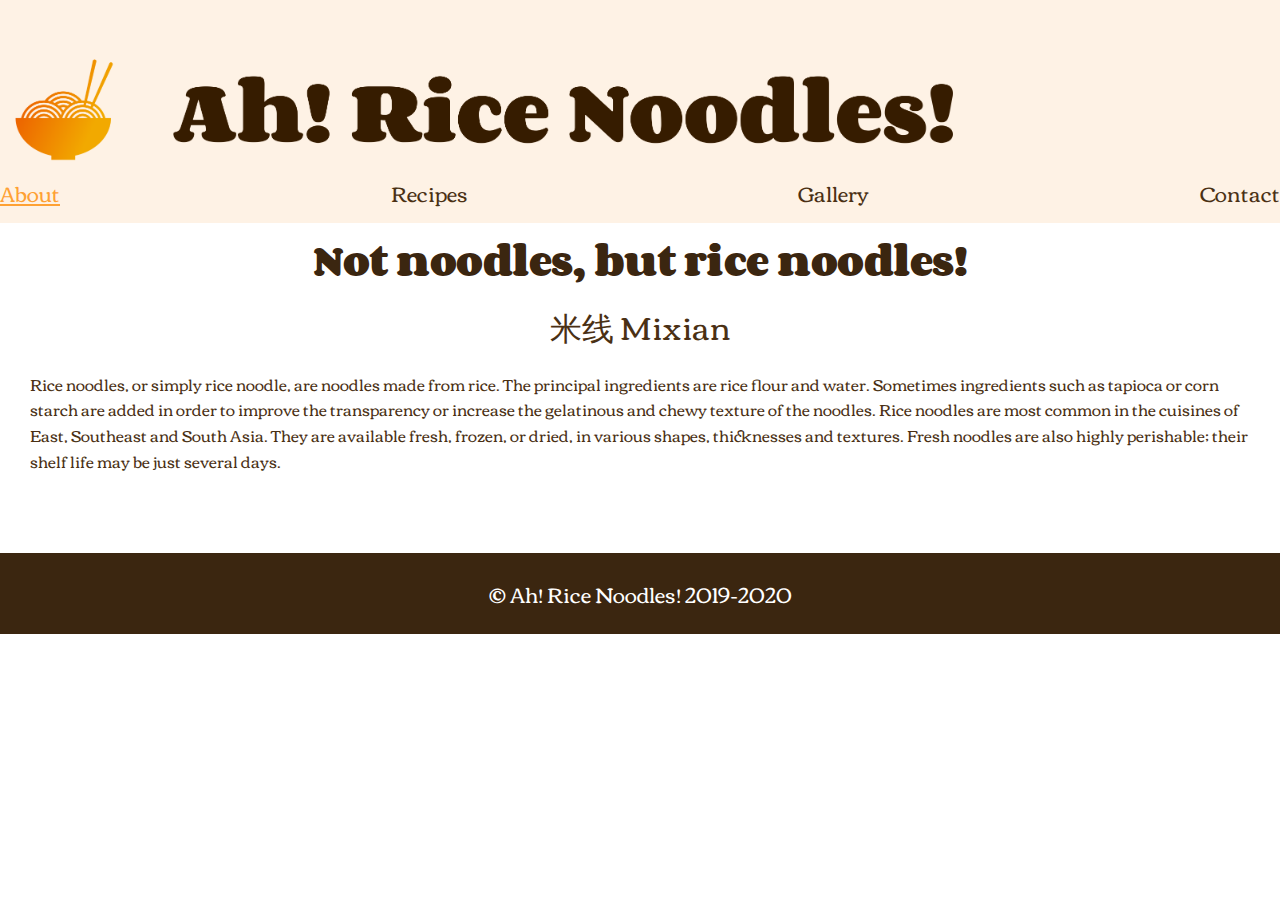
==== index.html @ 3c69e36e "Add files via upload" ====
<!DOCTYPE html>
<html lang="en">
    <head>
        <meta charset = "UTF-8">
        <meta name="viewport" content="width=device-width, initial-scale=1.0">
        <link rel="icon" href="img/favicon.png">
        <link rel="stylesheet" href="css/html5reset.css">
        <link rel="stylesheet" href="css/style.css">
        <title>Ah! Rice Noodles!</title>
        <link rel="preconnect" href="https://fonts.googleapis.com">
        <link rel="preconnect" href="https://fonts.gstatic.com" crossorigin>
        <link href="https://fonts.googleapis.com/css2?family=Corben:wght@400;700&display=swap" rel="stylesheet">    
        <a class = "skip" href="index.html">Jump to About Content</a>
    </head>
    <body>
        <header>
        <img class="logo" src="img/logo.png" alt="AH! RN logo" id = "logo">
        <nav>
        <ul class="nav_links">
            <li class="nav_item highlight"><a href="index.html">About</a></li>
            <li class="nav_item"><a href="recipes.html">Recipes</a></li>
            <li class="nav_item"><a href="gallery.html">Gallery</a></li>
            <li class="nav_item"><a href="contact.html">Contact</a></li>
        </ul>
    </nav>
    </header>

    <main class="about">
    <h1>Not noodles, but rice noodles!</h1>
    <h2>米线 Mixian</h2>
    <p>Rice noodles, or simply rice noodle, are noodles made from rice. The principal ingredients are rice flour and water. Sometimes ingredients such as tapioca or corn starch are added in order to improve the transparency or increase the gelatinous and chewy texture of the noodles. Rice noodles are most common in the cuisines of East, Southeast and South Asia. They are available fresh, frozen, or dried, in various shapes, thicknesses and textures. Fresh noodles are also highly perishable; their shelf life may be just several days.</p>
        </main>

    <footer>
        &copy; Ah! Rice Noodles! 2019-2020</p>
    </footer>
</body>
</html>
---- css/style.css ----
html{
    font-size: 50%;
    
}
body {
    font-family: 'Corben', cursive;
    line-height: 1;
    font-weight: 400;
    color: #4a3014;
    margin: 0;
    padding: 0;
    font-size: 16pt;
  } 
*:focus{
    border: 2px solid #FEA134;
}
.logo{
    width: 75%;
    margin-bottom: 20px;
}
header{
    background-color: #FEF2E5;
}

body > header, .nav_links,.pricing{
    display: flex;
    flex-direction: column;
    justify-content: center;
    align-items: center;
    flex-wrap: wrap;
}
.about > p{
    font-size: 2rem;
    line-height: 1.6;
    margin-bottom: 4.8rem;
}
.pricing {
    flex-direction: row;
}
nav{
    padding-bottom: 20px;
}


.nav_links{
    row-gap: 10px;
    width:100vw;
}

a{
    color:#4a3014;
    text-decoration: none;
}
p {
    padding: 0 30px;
  }
  
a.skip{
    background: white;
    left: 0;
    padding: 6px;
    position: absolute;
    top: -40px;
    -webkit-transition: top 1s ease-out;
    transition: top 1s ease-out;
    z-index: 1;
  }
  
  a.skip:focus{
    top:20px;
    color: black;
    text-decoration-style: solid;
  }

.highlight a{
    color: #FEA134 !important;
    text-decoration: underline !important;
}
main{
    padding: 20px 0;
}
.gallery {
    display: grid;
    padding: 1.6rem;
    grid-template-columns: repeat(1, 1fr);
    gap: 1.2rem;
  }
.gallery-item img{
    object-fit: cover;
}

h1{
    text-align:center;
    font-size: 35px;
    line-height: 1.05;
    margin-bottom: 25px;
    font-weight: 700;
    color: #3b2610;
    letter-spacing: -0.5px;
}
h2{
    font-size: 1.5em;
    text-align: center;
    padding: 5px;
    margin-bottom:25px;
  }
footer{
    background-color: #3b2610;
    color: white;
    padding: 30px;
    text-align: center;
    margin-top:20px;
}

@media all and (min-width:850px) {
    body > header, .nav_links{
        display:flex;
        flex-direction: row;
        justify-content: space-between;
        
    }
    body > header{
        position:sticky;
        top: 0;
        left: 0;
    }
    .card{
        flex-basis: 250px;
    }
    .card h3 {
        text-align: left; 
    } 
}
.container{
    display:grid;
    row-gap: 4.8rem;
    max-width: 120rem;
    padding: 0 30px;
    margin: 0 auto;
    grid-template-columns: 1fr;
    margin-top:20px;
}


.cta-img-box{
    height: 32rem;
    grid-row: 1;
    background-image: linear-gradient( to right bottom, rgba(235, 151, 78, 0.35), rgba(230, 125, 34, 0.35) ), url(../img/gallery/gallery-6.jpg);
    background-size: cover;
    background-position: center;
}
.meal{
    box-shadow: 0 2.4rem 4.8rem rgb(0 0 0 / 8%);
    border-radius: 11px;
    overflow: hidden;
    transition: all 0.4s;
}
.meal-img{
    height:50vh;
    width:100%;
    object-fit: cover;
}
.cta{
    display: grid;
    grid-template-columns: 1fr;
    box-shadow: 0 2.4rem 4.8rem rgb(0 0 0 / 15%);
    border-radius: 11px;
    background-image: linear-gradient(to right bottom, #eb984e, #e67e22);
    overflow: hidden;
}
.cta-form {
    display: grid;
    grid-template-columns: 1fr;
    column-gap: 3.2rem;
    row-gap: 2.4rem;
    padding:30px;
}
.cta-form label {
    display: block;
    font-size: 1.6rem;
    font-weight: 500;
    margin-bottom: 1.2rem;
}
.cta-form input, .cta-form select {
    width: 100%;
    padding: 1.2rem;
    font-size: 1.8rem;
    font-family: inherit;
    color: inherit;
    border: none;
    background-color: #fdf2e9;
    border-radius: 9px;
    box-shadow: 0 1px 2px rgb(0 0 0 / 10%);
}
.btn, .btn:link, .btn:visited {
    padding: 2.4rem 1.6rem;
}
.btn--form {
    display: inline-block;
    text-decoration: none;
    font-size: 2rem;
    font-weight: 600;
    border-radius: 9px;
    border: none;
    cursor: pointer;
    font-family: inherit;
    transition: all 0.3s;
    margin-top: 1.2rem;
    background-color: #45260a;
    color: #fdf2e9;
    align-self: end;
}
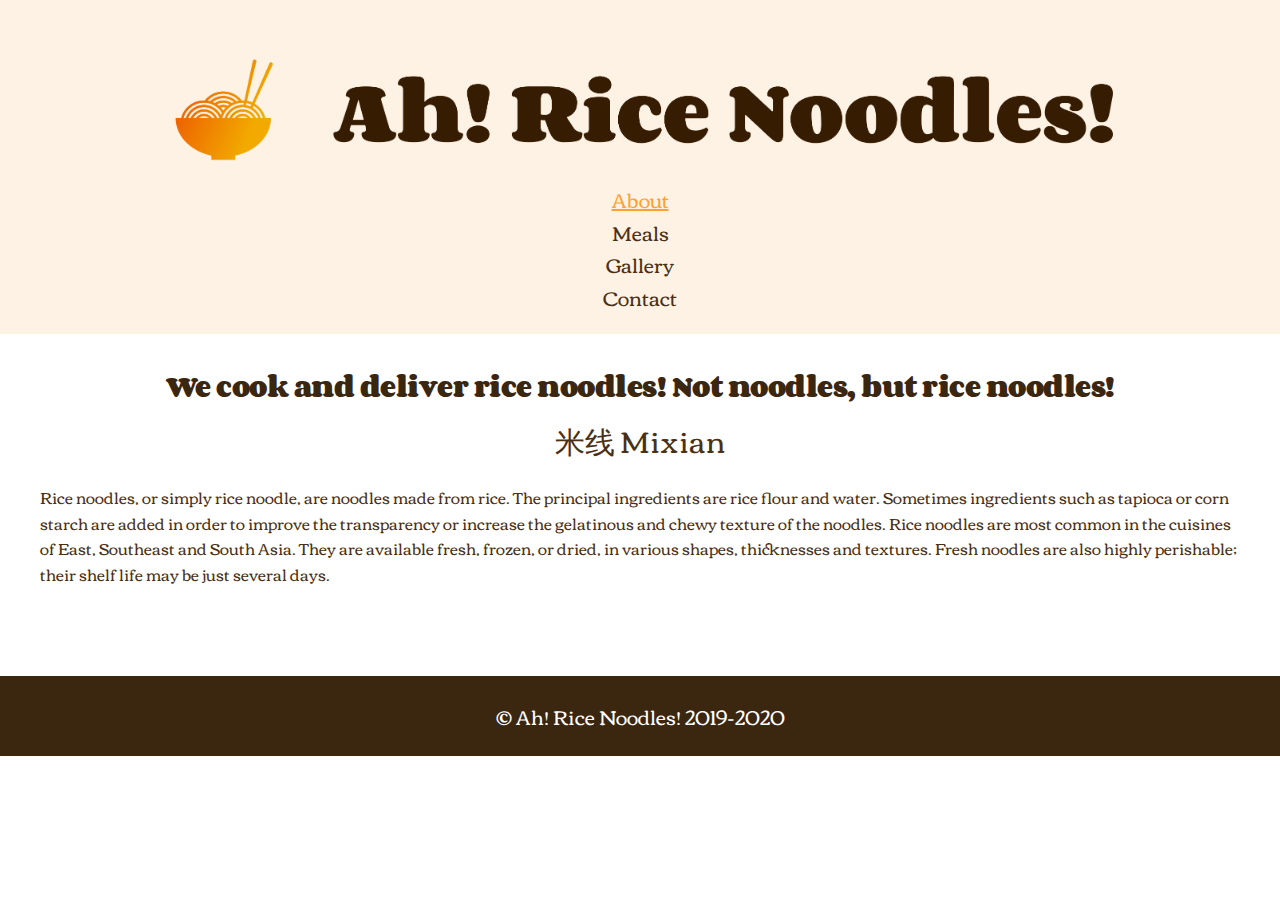
==== commit 610c7933: "Add files via upload" ====
--- a/index.html
+++ b/index.html
@@ -18,7 +18,7 @@
         <nav>
         <ul class="nav_links">
             <li class="nav_item highlight"><a href="index.html">About</a></li>
-            <li class="nav_item"><a href="recipes.html">Recipes</a></li>
+            <li class="nav_item"><a href="meals.html">Meals</a></li>
             <li class="nav_item"><a href="gallery.html">Gallery</a></li>
             <li class="nav_item"><a href="contact.html">Contact</a></li>
         </ul>
@@ -26,7 +26,7 @@
     </header>
 
     <main class="about">
-    <h1>Not noodles, but rice noodles!</h1>
+    <h1>We cook and deliver rice noodles! Not noodles, but rice noodles!</h1>
     <h2>米线 Mixian</h2>
     <p>Rice noodles, or simply rice noodle, are noodles made from rice. The principal ingredients are rice flour and water. Sometimes ingredients such as tapioca or corn starch are added in order to improve the transparency or increase the gelatinous and chewy texture of the noodles. Rice noodles are most common in the cuisines of East, Southeast and South Asia. They are available fresh, frozen, or dried, in various shapes, thicknesses and textures. Fresh noodles are also highly perishable; their shelf life may be just several days.</p>
         </main>
--- a/css/style.css
+++ b/css/style.css
@@ -9,14 +9,17 @@
     color: #4a3014;
     margin: 0;
     padding: 0;
-    font-size: 16pt;
+    font-size: 2.5rem;
   } 
 *:focus{
     border: 2px solid #FEA134;
 }
+p{
+    padding: 0 5rem;
+}
 .logo{
     width: 75%;
-    margin-bottom: 20px;
+    margin-bottom: 3.4rem;
 }
 header{
     background-color: #FEF2E5;
@@ -38,12 +41,12 @@
     flex-direction: row;
 }
 nav{
-    padding-bottom: 20px;
+    padding-bottom: 3.4rem;
 }
 
 
 .nav_links{
-    row-gap: 10px;
+    row-gap: 1.6rem;
     width:100vw;
 }
 
@@ -51,23 +54,20 @@
     color:#4a3014;
     text-decoration: none;
 }
-p {
-    padding: 0 30px;
-  }
   
 a.skip{
     background: white;
     left: 0;
-    padding: 6px;
+    padding: 1rem;
     position: absolute;
-    top: -40px;
+    top: -6.7rem;
     -webkit-transition: top 1s ease-out;
     transition: top 1s ease-out;
     z-index: 1;
   }
   
-  a.skip:focus{
-    top:20px;
+a.skip:focus{
+    top:3.4rem;
     color: black;
     text-decoration-style: solid;
   }
@@ -87,16 +87,17 @@
   }
 .gallery-item img{
     object-fit: cover;
+    border-radius: 10px;
 }
 
 h1{
     text-align:center;
-    font-size: 35px;
-    line-height: 1.05;
-    margin-bottom: 25px;
-    font-weight: 700;
+    font-size: 3rem;
+    line-height: 1.4;
+    font-weight: 600;
     color: #3b2610;
     letter-spacing: -0.5px;
+    margin:2rem;
 }
 h2{
     font-size: 1.5em;
@@ -109,28 +110,9 @@
     color: white;
     padding: 30px;
     text-align: center;
-    margin-top:20px;
-}
-
-@media all and (min-width:850px) {
-    body > header, .nav_links{
-        display:flex;
-        flex-direction: row;
-        justify-content: space-between;
-        
-    }
-    body > header{
-        position:sticky;
-        top: 0;
-        left: 0;
-    }
-    .card{
-        flex-basis: 250px;
-    }
-    .card h3 {
-        text-align: left; 
-    } 
-}
+    margin-top:30px;
+}
+
 .container{
     display:grid;
     row-gap: 4.8rem;
@@ -138,7 +120,7 @@
     padding: 0 30px;
     margin: 0 auto;
     grid-template-columns: 1fr;
-    margin-top:20px;
+    margin-top: 30px;
 }
 
 
@@ -156,9 +138,31 @@
     transition: all 0.4s;
 }
 .meal-img{
-    height:50vh;
+    height:40vh;
     width:100%;
     object-fit: cover;
+}
+.meal-content{
+    padding: 2.4rem 3.2rem 3.2rem 3.2rem;
+}
+.meal-title {
+    font-size: 2.4rem;
+    color: #333;
+    font-weight: 600;
+    margin-bottom: 3.2rem;
+    line-height:1.5;
+}
+.meal-attributes {
+    list-style: none;
+    display: flex;
+    flex-direction: column;
+    gap: 2rem;
+}
+.meal-attribute {
+    font-size: 20px;
+    display: flex;
+    align-items: center;
+    gap: 1.6rem;
 }
 .cta{
     display: grid;
@@ -192,8 +196,13 @@
     border-radius: 9px;
     box-shadow: 0 1px 2px rgb(0 0 0 / 10%);
 }
+.cta-text {
+    font-size: 15px;
+    line-height: 1.8;
+    padding:0 30px;
+}
 .btn, .btn:link, .btn:visited {
-    padding: 2.4rem 1.6rem;
+    padding: 12px 15px;
 }
 .btn--form {
     display: inline-block;
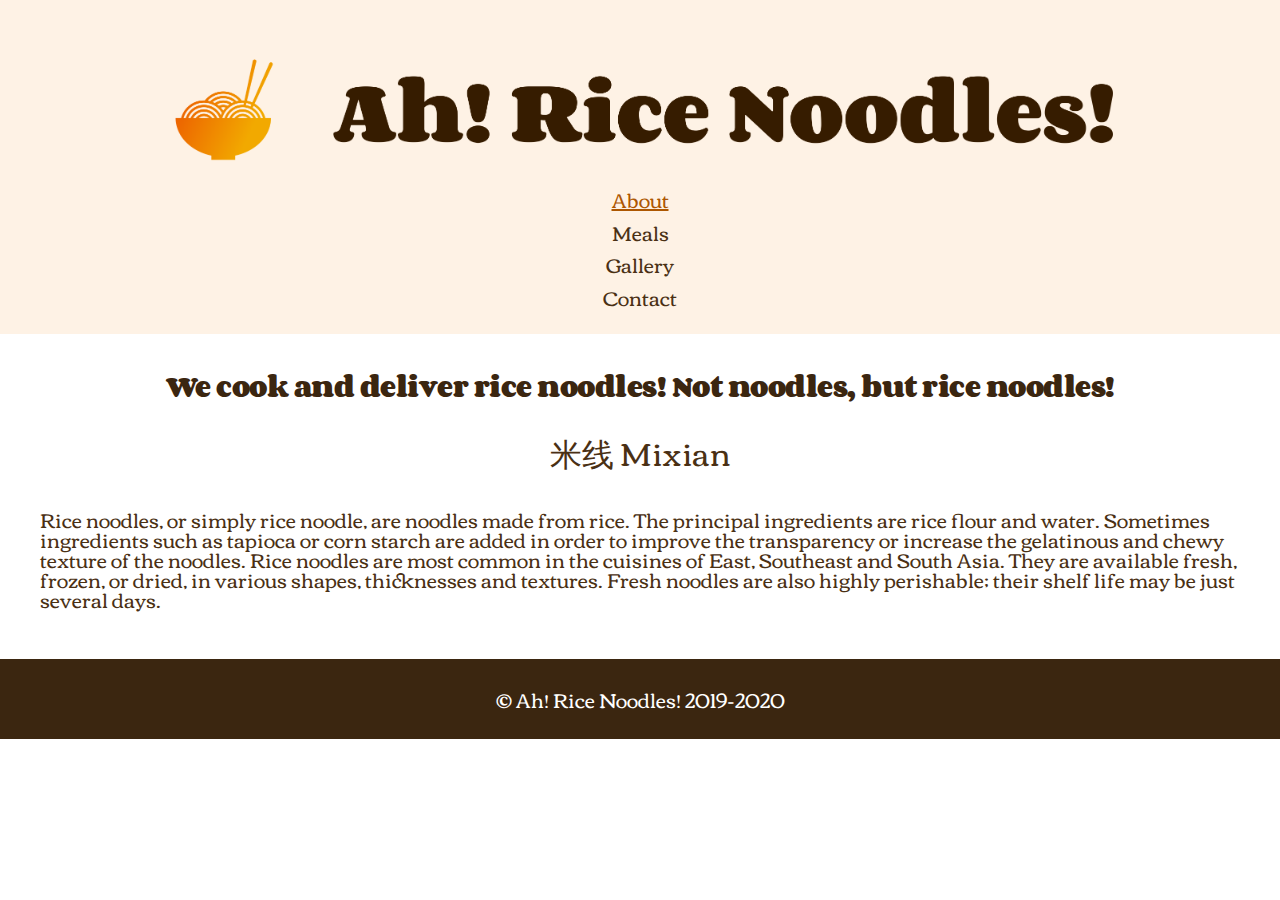
==== commit 1cb3d257: "Add files via upload" ====
--- a/index.html
+++ b/index.html
@@ -9,10 +9,10 @@
         <title>Ah! Rice Noodles!</title>
         <link rel="preconnect" href="https://fonts.googleapis.com">
         <link rel="preconnect" href="https://fonts.gstatic.com" crossorigin>
-        <link href="https://fonts.googleapis.com/css2?family=Corben:wght@400;700&display=swap" rel="stylesheet">    
-        <a class = "skip" href="index.html">Jump to About Content</a>
+        <link href="https://fonts.googleapis.com/css2?family=Corben:wght@400;700&display=swap" rel="stylesheet">
     </head>
     <body>
+        <a class = "skip" href="#main">Skip to main Content</a>
         <header>
         <img class="logo" src="img/logo.png" alt="AH! RN logo" id = "logo">
         <nav>
@@ -25,14 +25,14 @@
     </nav>
     </header>
 
-    <main class="about">
+    <main id="main">
     <h1>We cook and deliver rice noodles! Not noodles, but rice noodles!</h1>
     <h2>米线 Mixian</h2>
     <p>Rice noodles, or simply rice noodle, are noodles made from rice. The principal ingredients are rice flour and water. Sometimes ingredients such as tapioca or corn starch are added in order to improve the transparency or increase the gelatinous and chewy texture of the noodles. Rice noodles are most common in the cuisines of East, Southeast and South Asia. They are available fresh, frozen, or dried, in various shapes, thicknesses and textures. Fresh noodles are also highly perishable; their shelf life may be just several days.</p>
-        </main>
+    </main>
 
     <footer>
-        &copy; Ah! Rice Noodles! 2019-2020</p>
+        <p>&copy; Ah! Rice Noodles! 2019-2020</p>
     </footer>
 </body>
 </html>
--- a/css/style.css
+++ b/css/style.css
@@ -73,7 +73,7 @@
   }
 
 .highlight a{
-    color: #FEA134 !important;
+    color: #AD5701 !important;
     text-decoration: underline !important;
 }
 main{
@@ -100,9 +100,9 @@
     margin:2rem;
 }
 h2{
-    font-size: 1.5em;
+    font-size: 4rem;
     text-align: center;
-    padding: 5px;
+    padding: 2rem;
     margin-bottom:25px;
   }
 footer{
@@ -127,7 +127,7 @@
 .cta-img-box{
     height: 32rem;
     grid-row: 1;
-    background-image: linear-gradient( to right bottom, rgba(235, 151, 78, 0.35), rgba(230, 125, 34, 0.35) ), url(../img/gallery/gallery-6.jpg);
+    background-image: linear-gradient(rgba(235, 151, 78, 0.35), rgba(230, 125, 34, 0.35) ) url(../img/gallery/gallery-6.jpg);
     background-size: cover;
     background-position: center;
 }
@@ -151,6 +151,7 @@
     font-weight: 600;
     margin-bottom: 3.2rem;
     line-height:1.5;
+    padding:0;
 }
 .meal-attributes {
     list-style: none;
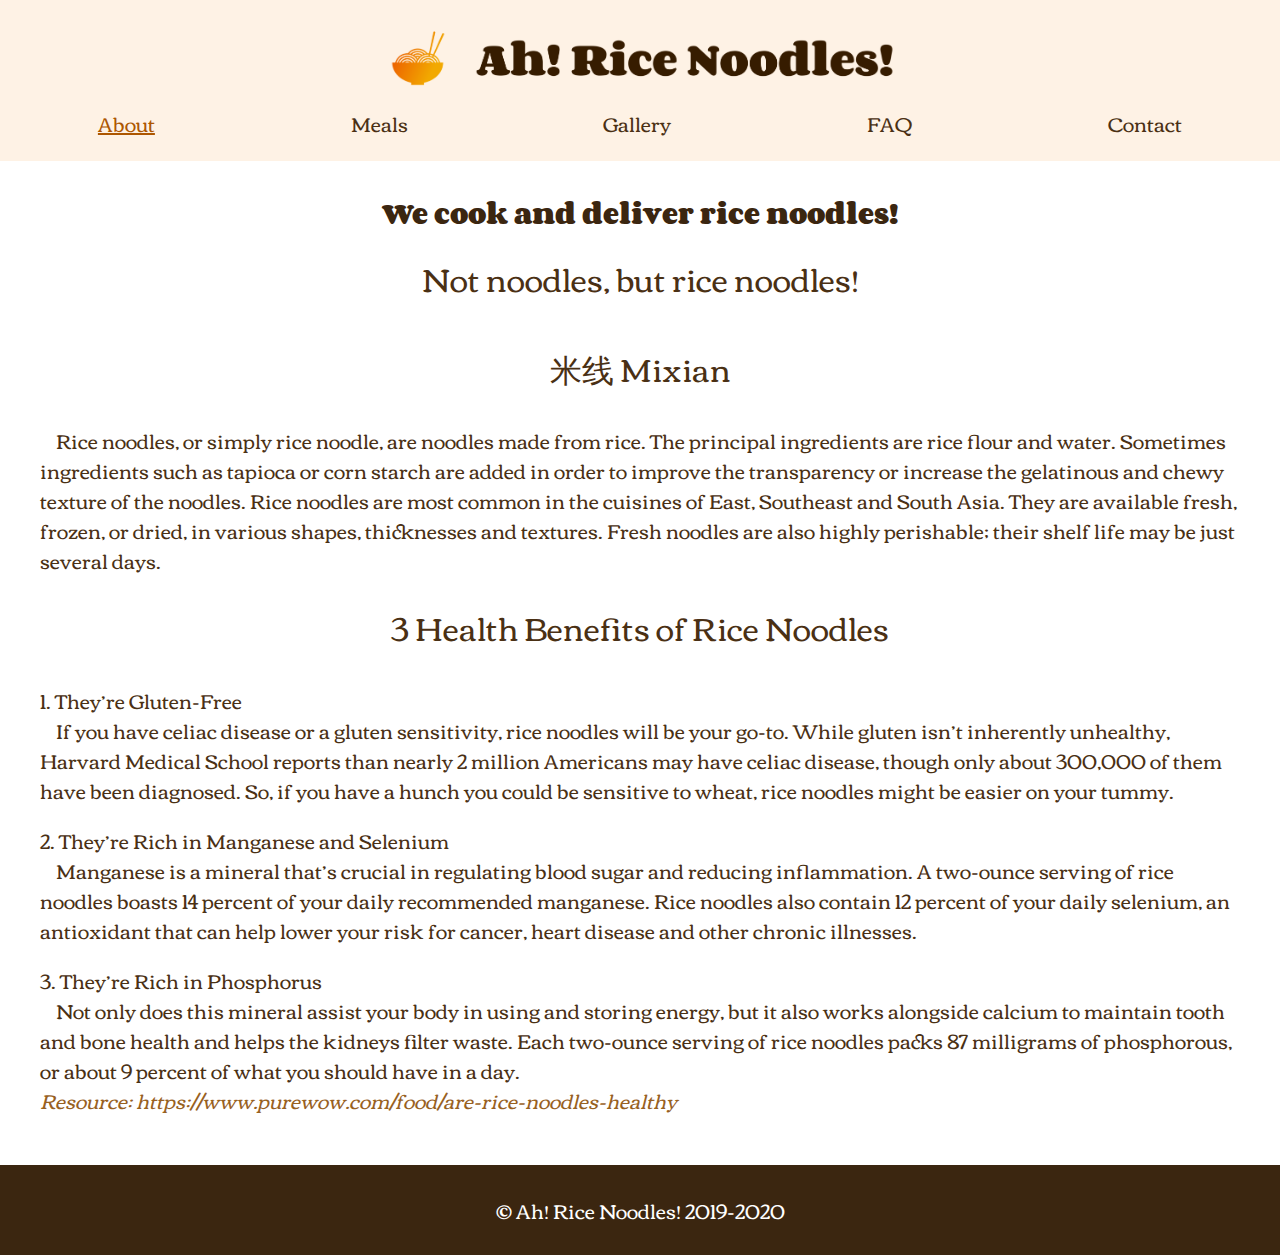
==== commit a7ad3453: "updated tablet view" ====
--- a/index.html
+++ b/index.html
@@ -20,16 +20,31 @@
             <li class="nav_item highlight"><a href="index.html">About</a></li>
             <li class="nav_item"><a href="meals.html">Meals</a></li>
             <li class="nav_item"><a href="gallery.html">Gallery</a></li>
+            <li class="nav_item"><a href="faq.html">FAQ</a></li>
             <li class="nav_item"><a href="contact.html">Contact</a></li>
         </ul>
     </nav>
     </header>
 
     <main id="main">
-    <h1>We cook and deliver rice noodles! Not noodles, but rice noodles!</h1>
+    <h1>We cook and deliver rice noodles!</h1>
+    <h2>Not noodles, but rice noodles!</h2>
     <h2>米线 Mixian</h2>
-    <p>Rice noodles, or simply rice noodle, are noodles made from rice. The principal ingredients are rice flour and water. Sometimes ingredients such as tapioca or corn starch are added in order to improve the transparency or increase the gelatinous and chewy texture of the noodles. Rice noodles are most common in the cuisines of East, Southeast and South Asia. They are available fresh, frozen, or dried, in various shapes, thicknesses and textures. Fresh noodles are also highly perishable; their shelf life may be just several days.</p>
-    </main>
+    <p>&nbsp;&nbsp;&nbsp;&nbsp;Rice noodles, or simply rice noodle, are noodles made from rice. The principal ingredients are rice flour and water. Sometimes ingredients such as tapioca or corn starch are added in order to improve the transparency or increase the gelatinous and chewy texture of the noodles. Rice noodles are most common in the cuisines of East, Southeast and South Asia. They are available fresh, frozen, or dried, in various shapes, thicknesses and textures. Fresh noodles are also highly perishable; their shelf life may be just several days.</p>
+    <br>
+    <h2>3 Health Benefits of Rice Noodles</h2>
+    <p>1. They’re Gluten-Free</p>
+    <p>&nbsp;&nbsp;&nbsp;&nbsp;If you have celiac disease or a gluten sensitivity, rice noodles will be your go-to. While gluten isn’t inherently unhealthy, Harvard Medical School reports than nearly 2 million Americans may have celiac disease, though only about 300,000 of them have been diagnosed. So, if you have a hunch you could be sensitive to wheat, rice noodles might be easier on your tummy.
+    </p>
+    <br>
+    <p>2. They’re Rich in Manganese and Selenium</p>
+    <p>&nbsp;&nbsp;&nbsp;&nbsp;Manganese is a mineral that’s crucial in regulating blood sugar and reducing inflammation. A two-ounce serving of rice noodles boasts 14 percent of your daily recommended manganese. Rice noodles also contain 12 percent of your daily selenium, an antioxidant that can help lower your risk for cancer, heart disease and other chronic illnesses.</p>
+    <br>
+    <p>3. They’re Rich in Phosphorus</p>
+    <p>&nbsp;&nbsp;&nbsp;&nbsp;Not only does this mineral assist your body in using and storing energy, but it also works alongside calcium to maintain tooth and bone health and helps the kidneys filter waste. Each two-ounce serving of rice noodles packs 87 milligrams of phosphorous, or about 9 percent of what you should have in a day.</p>
+    <cite>Resource: https://www.purewow.com/food/are-rice-noodles-healthy</cite>
+    <br>
+</main>
 
     <footer>
         <p>&copy; Ah! Rice Noodles! 2019-2020</p>
--- a/css/style.css
+++ b/css/style.css
@@ -14,8 +14,12 @@
 *:focus{
     border: 2px solid #FEA134;
 }
-p{
+p, cite{
     padding: 0 5rem;
+    line-height: 1.5;
+}
+cite{
+    color:#98611f;
 }
 .logo{
     width: 75%;
@@ -25,7 +29,7 @@
     background-color: #FEF2E5;
 }
 
-body > header, .nav_links,.pricing{
+body > header, .nav_links{
     display: flex;
     flex-direction: column;
     justify-content: center;
@@ -77,17 +81,17 @@
     text-decoration: underline !important;
 }
 main{
-    padding: 20px 0;
+    padding: 2.5rem 0;
 }
 .gallery {
     display: grid;
     padding: 1.6rem;
-    grid-template-columns: repeat(1, 1fr);
-    gap: 1.2rem;
-  }
-.gallery-item img{
+    grid-template-columns: 1fr;
+    row-gap: 1.2rem;
+  }
+.gallery-item{
     object-fit: cover;
-    border-radius: 10px;
+    border-radius: 1.25rem;
 }
 
 h1{
@@ -96,46 +100,57 @@
     line-height: 1.4;
     font-weight: 600;
     color: #3b2610;
-    letter-spacing: -0.5px;
+    /* letter-spacing: 1px; */
     margin:2rem;
-}
-h2{
+    
+}
+h2,h3{
     font-size: 4rem;
+    font-weight: 500;
     text-align: center;
     padding: 2rem;
-    margin-bottom:25px;
-  }
+    margin-bottom:3.2rem;
+  }
+h3{
+    color:#e5912f;
+    font-size:1.2em;
+    line-height: 2;
+    text-align: left;
+    margin-bottom:0;
+}
 footer{
     background-color: #3b2610;
     color: white;
-    padding: 30px;
+    padding: 3.75rem;
     text-align: center;
-    margin-top:30px;
-}
-
-.container{
+    margin-top:3.75rem;
+}
+
+.container, .cta-container, .faq-container{
     display:grid;
     row-gap: 4.8rem;
     max-width: 120rem;
-    padding: 0 30px;
+    padding: 0 3.75rem;
     margin: 0 auto;
     grid-template-columns: 1fr;
-    margin-top: 30px;
+    margin-top: 3.75rem;
+}
+.faq-container{
+    row-gap: 0;
 }
 
 
 .cta-img-box{
     height: 32rem;
     grid-row: 1;
-    background-image: linear-gradient(rgba(235, 151, 78, 0.35), rgba(230, 125, 34, 0.35) ) url(../img/gallery/gallery-6.jpg);
+    background-image: linear-gradient(rgba(235, 151, 78, 0.35), rgba(230, 125, 34, 0.35) );
     background-size: cover;
     background-position: center;
 }
 .meal{
     box-shadow: 0 2.4rem 4.8rem rgb(0 0 0 / 8%);
-    border-radius: 11px;
+    border-radius: 1.375rem;
     overflow: hidden;
-    transition: all 0.4s;
 }
 .meal-img{
     height:40vh;
@@ -160,7 +175,7 @@
     gap: 2rem;
 }
 .meal-attribute {
-    font-size: 20px;
+    font-size: 2.5rem;
     display: flex;
     align-items: center;
     gap: 1.6rem;
@@ -169,8 +184,8 @@
     display: grid;
     grid-template-columns: 1fr;
     box-shadow: 0 2.4rem 4.8rem rgb(0 0 0 / 15%);
-    border-radius: 11px;
-    background-image: linear-gradient(to right bottom, #eb984e, #e67e22);
+    border-radius: 1.4rem;
+    background-color: #FEF2E5;
     overflow: hidden;
 }
 .cta-form {
@@ -178,7 +193,7 @@
     grid-template-columns: 1fr;
     column-gap: 3.2rem;
     row-gap: 2.4rem;
-    padding:30px;
+    padding:3.75rem;
 }
 .cta-form label {
     display: block;
@@ -198,25 +213,54 @@
     box-shadow: 0 1px 2px rgb(0 0 0 / 10%);
 }
 .cta-text {
-    font-size: 15px;
+    font-size: 1.875rem;
     line-height: 1.8;
-    padding:0 30px;
-}
+    padding:0 3.75rem;
+}
+
 .btn, .btn:link, .btn:visited {
-    padding: 12px 15px;
+    padding: 1.5rem 1.875rem;
 }
 .btn--form {
     display: inline-block;
     text-decoration: none;
     font-size: 2rem;
     font-weight: 600;
-    border-radius: 9px;
+    border-radius: 1rem;
     border: none;
     cursor: pointer;
     font-family: inherit;
-    transition: all 0.3s;
     margin-top: 1.2rem;
     background-color: #45260a;
     color: #fdf2e9;
     align-self: end;
+}
+
+@media all and (min-width:850px) {
+    body > header, .nav_links{
+        display:flex;
+        flex-direction: row;
+        justify-content: space-around;
+        
+    }
+    body > header{
+        position:sticky;
+        top: 0;
+        left: 0;
+    }
+    .logo {
+        width: 40%;
+    }
+    .container, .gallery{
+        display: grid;
+        grid-template-columns: 1fr 1fr 1fr;
+        column-gap: 3.2rem;
+        row-gap:4rem;
+    }
+    .meal-img{
+        height: 35vh;
+    }
+    .cta-container{
+        padding:0 15rem;
+    }
 }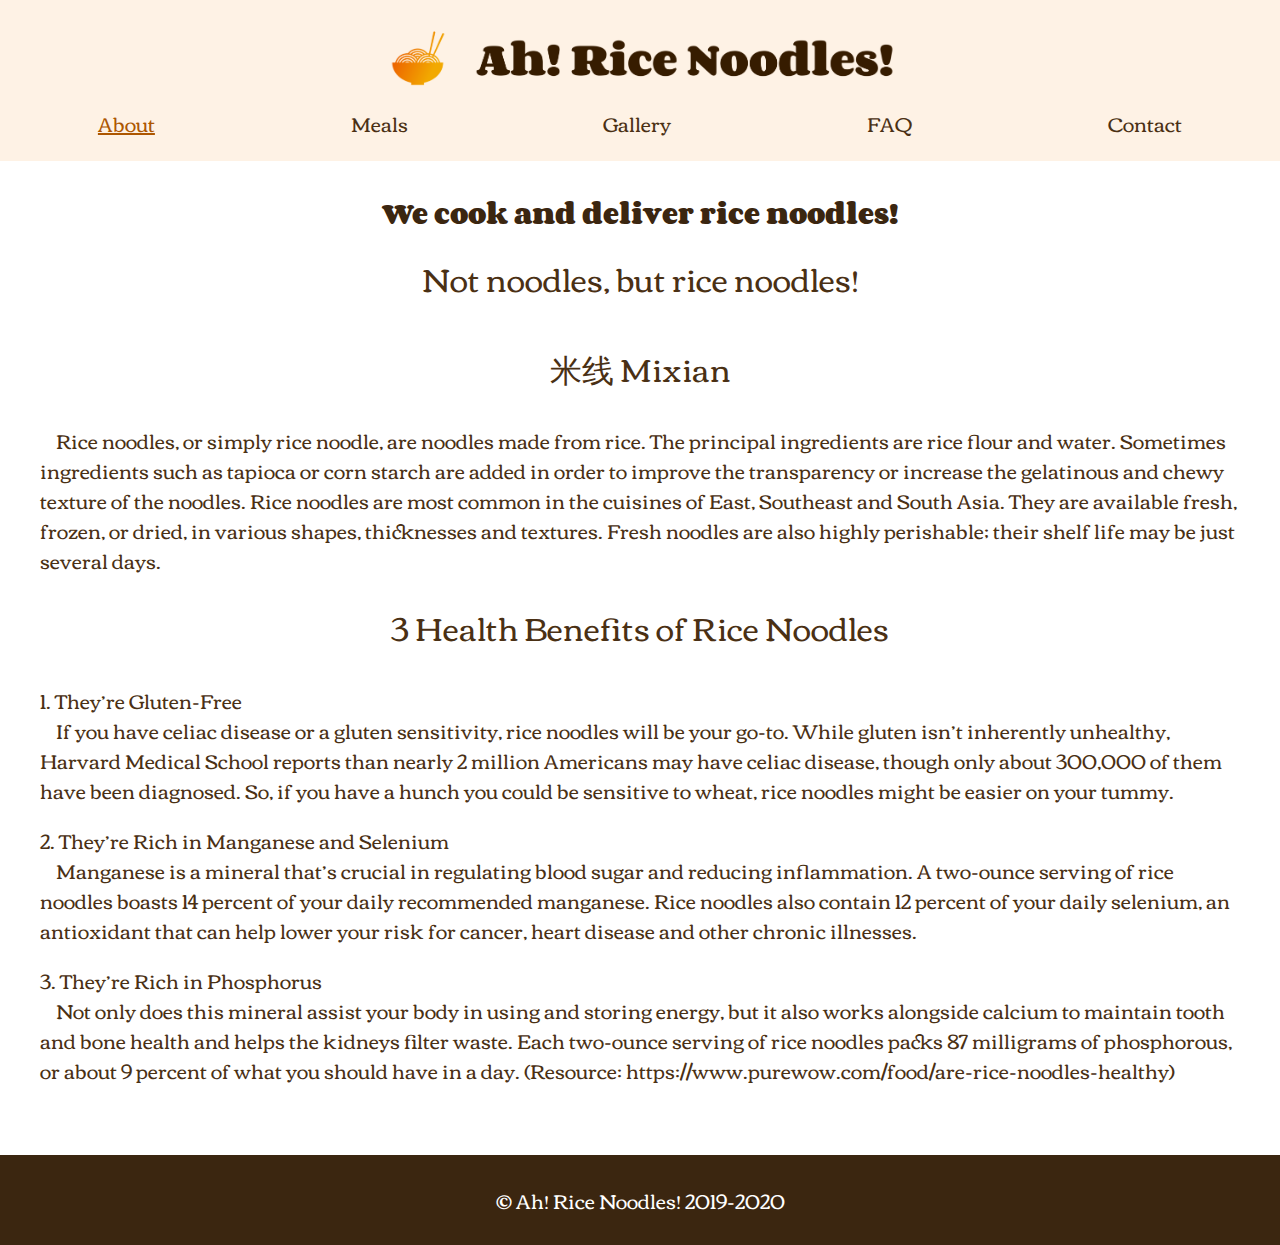
==== commit d318925c: "Add files via upload" ====
--- a/index.html
+++ b/index.html
@@ -41,8 +41,8 @@
     <p>&nbsp;&nbsp;&nbsp;&nbsp;Manganese is a mineral that’s crucial in regulating blood sugar and reducing inflammation. A two-ounce serving of rice noodles boasts 14 percent of your daily recommended manganese. Rice noodles also contain 12 percent of your daily selenium, an antioxidant that can help lower your risk for cancer, heart disease and other chronic illnesses.</p>
     <br>
     <p>3. They’re Rich in Phosphorus</p>
-    <p>&nbsp;&nbsp;&nbsp;&nbsp;Not only does this mineral assist your body in using and storing energy, but it also works alongside calcium to maintain tooth and bone health and helps the kidneys filter waste. Each two-ounce serving of rice noodles packs 87 milligrams of phosphorous, or about 9 percent of what you should have in a day.</p>
-    <cite>Resource: https://www.purewow.com/food/are-rice-noodles-healthy</cite>
+    <p>&nbsp;&nbsp;&nbsp;&nbsp;Not only does this mineral assist your body in using and storing energy, but it also works alongside calcium to maintain tooth and bone health and helps the kidneys filter waste. Each two-ounce serving of rice noodles packs 87 milligrams of phosphorous, or about 9 percent of what you should have in a day.
+(Resource: https://www.purewow.com/food/are-rice-noodles-healthy)</p>
     <br>
 </main>
 
--- a/css/style.css
+++ b/css/style.css
@@ -14,13 +14,11 @@
 *:focus{
     border: 2px solid #FEA134;
 }
-p, cite{
+p{
     padding: 0 5rem;
     line-height: 1.5;
 }
-cite{
-    color:#98611f;
-}
+
 .logo{
     width: 75%;
     margin-bottom: 3.4rem;
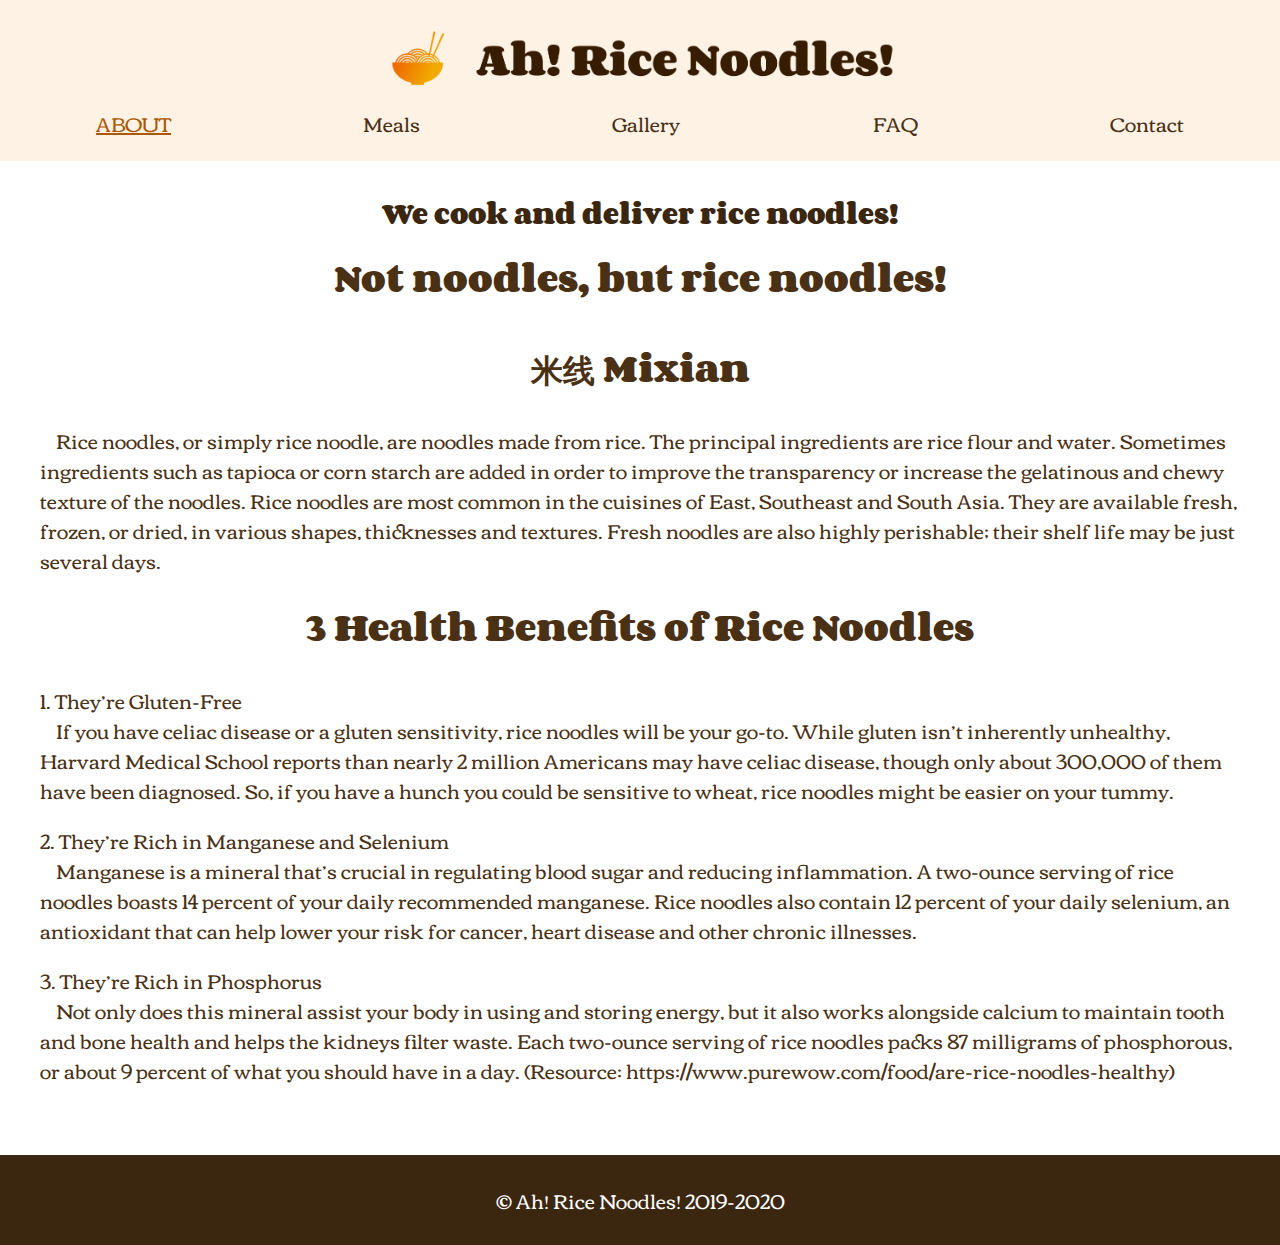
==== commit 68ac5042: "Updated Google Analytics" ====
--- a/index.html
+++ b/index.html
@@ -6,15 +6,24 @@
         <link rel="icon" href="img/favicon.png">
         <link rel="stylesheet" href="css/html5reset.css">
         <link rel="stylesheet" href="css/style.css">
-        <title>Ah! Rice Noodles!</title>
         <link rel="preconnect" href="https://fonts.googleapis.com">
         <link rel="preconnect" href="https://fonts.gstatic.com" crossorigin>
         <link href="https://fonts.googleapis.com/css2?family=Corben:wght@400;700&display=swap" rel="stylesheet">
+        <title>Ah! Rice Noodles!</title>
+        <!-- Global site tag (gtag.js) - Google Analytics -->
+        <script async src="https://www.googletagmanager.com/gtag/js?id=UA-214926968-1"></script>
+        <script>
+        window.dataLayer = window.dataLayer || [];
+        function gtag(){dataLayer.push(arguments);}
+        gtag('js', new Date());
+
+        gtag('config', 'UA-214926968-1');
+        </script>
     </head>
     <body>
         <a class = "skip" href="#main">Skip to main Content</a>
         <header>
-        <img class="logo" src="img/logo.png" alt="AH! RN logo" id = "logo">
+        <img class="logo index-logo" src="img/logo.png" alt="AH! RN logo" id = "logo">
         <nav>
         <ul class="nav_links">
             <li class="nav_item highlight"><a href="index.html">About</a></li>
--- a/css/style.css
+++ b/css/style.css
@@ -38,9 +38,6 @@
     font-size: 2rem;
     line-height: 1.6;
     margin-bottom: 4.8rem;
-}
-.pricing {
-    flex-direction: row;
 }
 nav{
     padding-bottom: 3.4rem;
@@ -77,6 +74,7 @@
 .highlight a{
     color: #AD5701 !important;
     text-decoration: underline !important;
+    text-transform: uppercase;
 }
 main{
     padding: 2.5rem 0;
@@ -102,15 +100,14 @@
     margin:2rem;
     
 }
-h2,h3{
+h2,.subhead{
     font-size: 4rem;
-    font-weight: 500;
+    font-weight: 600;
     text-align: center;
     padding: 2rem;
     margin-bottom:3.2rem;
   }
-h3{
-    color:#e5912f;
+.subhead{
     font-size:1.2em;
     line-height: 2;
     text-align: left;
@@ -236,7 +233,6 @@
 
 @media all and (min-width:850px) {
     body > header, .nav_links{
-        display:flex;
         flex-direction: row;
         justify-content: space-around;
         
@@ -250,7 +246,6 @@
         width: 40%;
     }
     .container, .gallery{
-        display: grid;
         grid-template-columns: 1fr 1fr 1fr;
         column-gap: 3.2rem;
         row-gap:4rem;
@@ -261,4 +256,57 @@
     .cta-container{
         padding:0 15rem;
     }
+}
+
+@media all and (min-width:850px) {
+    body > header, .nav_links{
+        flex-direction: row;
+        justify-content: space-around;
+        
+    }
+    body > header{
+        position:sticky;
+        top: 0;
+        left: 0;
+    }
+    .logo {
+        width: 40%;
+    }
+    .container, .gallery{
+        grid-template-columns: 1fr 1fr 1fr;
+        column-gap: 3.2rem;
+        row-gap:4rem;
+    }
+    .meal-img{
+        height: 35vh;
+    }
+    .cta-container{
+        padding:0 15rem;
+    }
+}
+
+
+@media all and (min-width:980px) {
+    .index-logo{
+        animation-name: logo-grow;
+        animation-duration: 5s;
+        animation-iteration-count: 1;
+    }
+    @keyframes logo-grow {
+        from{
+            width: 50px;
+            opacity: 0;
+        }
+        to{
+            width: 672px;
+            opacity: 1;
+        }
+    } 
+
+}
+
+@media all and (prefers-reduced-motion:reduce){
+	#logo {
+	animation: none;
+	}
 }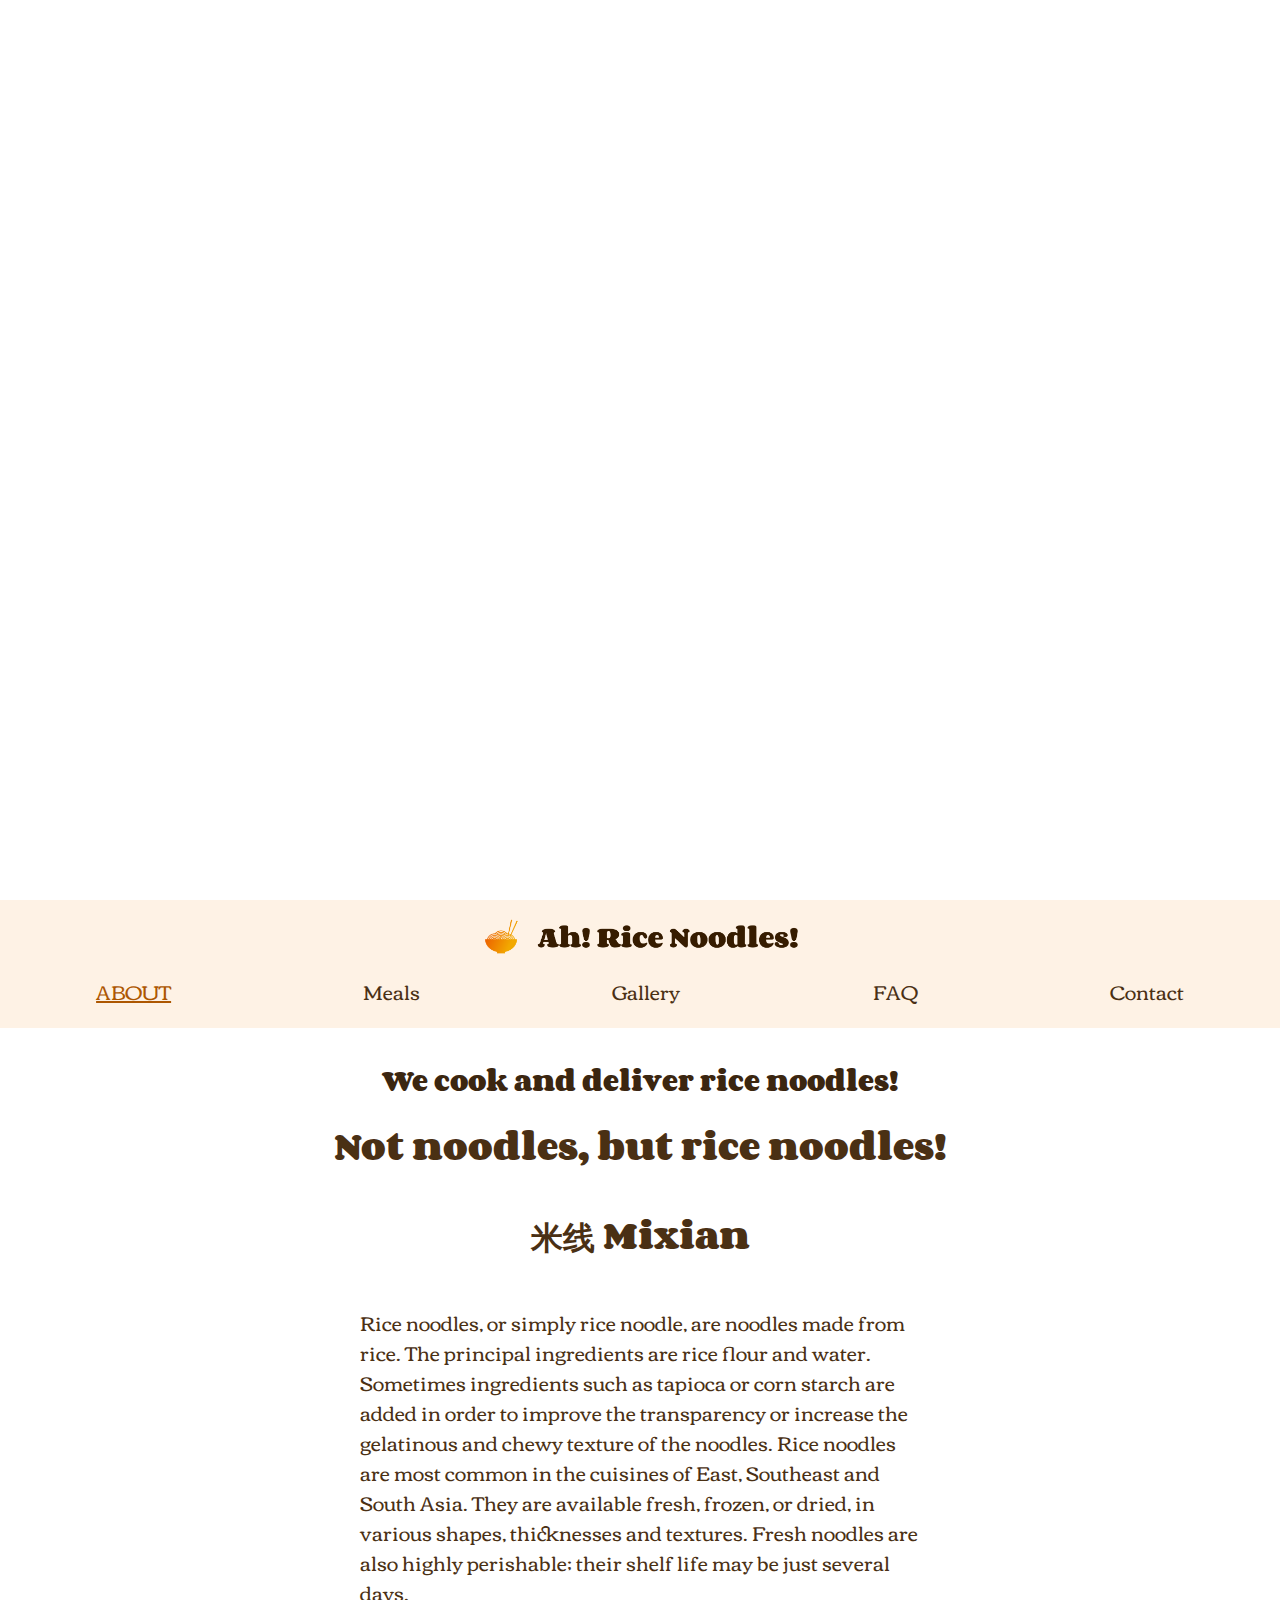
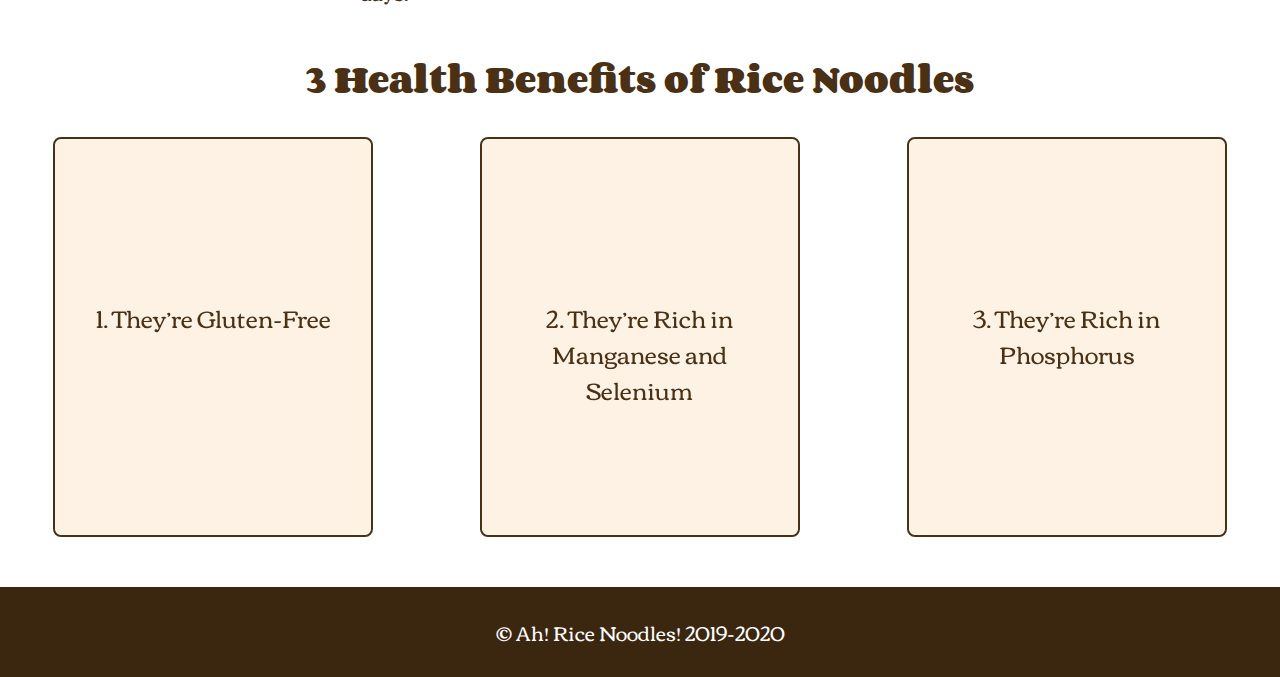
==== commit 693092ad: "Updated flip cards and  parallax image" ====
--- a/index.html
+++ b/index.html
@@ -21,6 +21,7 @@
         </script>
     </head>
     <body>
+        <div class="parallax"></div>
         <a class = "skip" href="#main">Skip to main Content</a>
         <header>
         <img class="logo index-logo" src="img/logo.png" alt="AH! RN logo" id = "logo">
@@ -39,20 +40,58 @@
     <h1>We cook and deliver rice noodles!</h1>
     <h2>Not noodles, but rice noodles!</h2>
     <h2>米线 Mixian</h2>
-    <p>&nbsp;&nbsp;&nbsp;&nbsp;Rice noodles, or simply rice noodle, are noodles made from rice. The principal ingredients are rice flour and water. Sometimes ingredients such as tapioca or corn starch are added in order to improve the transparency or increase the gelatinous and chewy texture of the noodles. Rice noodles are most common in the cuisines of East, Southeast and South Asia. They are available fresh, frozen, or dried, in various shapes, thicknesses and textures. Fresh noodles are also highly perishable; their shelf life may be just several days.</p>
-    <br>
+    <p class="description">Rice noodles, or simply rice noodle, are noodles made from rice. The principal ingredients are rice flour and water. Sometimes ingredients such as tapioca or corn starch are added in order to improve the transparency or increase the gelatinous and chewy texture of the noodles. Rice noodles are most common in the cuisines of East, Southeast and South Asia. They are available fresh, frozen, or dried, in various shapes, thicknesses and textures. Fresh noodles are also highly perishable; their shelf life may be just several days.</p>
     <h2>3 Health Benefits of Rice Noodles</h2>
+    <div class="about-text">
     <p>1. They’re Gluten-Free</p>
     <p>&nbsp;&nbsp;&nbsp;&nbsp;If you have celiac disease or a gluten sensitivity, rice noodles will be your go-to. While gluten isn’t inherently unhealthy, Harvard Medical School reports than nearly 2 million Americans may have celiac disease, though only about 300,000 of them have been diagnosed. So, if you have a hunch you could be sensitive to wheat, rice noodles might be easier on your tummy.
     </p>
-    <br>
+
     <p>2. They’re Rich in Manganese and Selenium</p>
     <p>&nbsp;&nbsp;&nbsp;&nbsp;Manganese is a mineral that’s crucial in regulating blood sugar and reducing inflammation. A two-ounce serving of rice noodles boasts 14 percent of your daily recommended manganese. Rice noodles also contain 12 percent of your daily selenium, an antioxidant that can help lower your risk for cancer, heart disease and other chronic illnesses.</p>
-    <br>
+
     <p>3. They’re Rich in Phosphorus</p>
     <p>&nbsp;&nbsp;&nbsp;&nbsp;Not only does this mineral assist your body in using and storing energy, but it also works alongside calcium to maintain tooth and bone health and helps the kidneys filter waste. Each two-ounce serving of rice noodles packs 87 milligrams of phosphorous, or about 9 percent of what you should have in a day.
 (Resource: https://www.purewow.com/food/are-rice-noodles-healthy)</p>
-    <br>
+
+    </div>
+    <div class="cards-container">
+    <div class="flip-card" tabindex="0">
+        <div class="flip-card-inner" >
+          <div class="flip-card-front">
+            <p>1. They’re Gluten-Free</p>
+          </div>
+          <div class="flip-card-back">
+            <p>If you have celiac disease or a gluten sensitivity, rice noodles will be your go-to. While gluten isn’t inherently unhealthy, Harvard Medical School reports than nearly 2 million Americans may have celiac disease, though only about 300,000 of them have been diagnosed. So, if you have a hunch you could be sensitive to wheat, rice noodles might be easier on your tummy.
+            </p>
+          </div>
+        </div>
+      </div>
+
+      <div class="flip-card" tabindex="0">
+        <div class="flip-card-inner">
+          <div class="flip-card-front">
+            <p>2. They’re Rich in Manganese and Selenium</p>
+          </div>
+          <div class="flip-card-back">
+            <p>Manganese is a mineral that’s crucial in regulating blood sugar and reducing inflammation. A two-ounce serving of rice noodles boasts 14 percent of your daily recommended manganese. Rice noodles also contain 12 percent of your daily selenium, an antioxidant that can help lower your risk for cancer, heart disease and other chronic illnesses.</p>
+        </p>
+          </div>
+        </div>
+      </div>
+      <div class="flip-card" tabindex="0">
+        <div class="flip-card-inner">
+            <div class="flip-card-front">
+                <p>3. They’re Rich in Phosphorus</p>
+            </div>
+            <div class="flip-card-back">
+                <p>Not only does this mineral assist your body in using and storing energy, but it also works alongside calcium to maintain tooth and bone health and helps the kidneys filter waste. Each two-ounce serving of rice noodles packs 87 milligrams of phosphorous, or about 9 percent of what you should have in a day.
+                    (Resource: https://www.purewow.com/food/are-rice-noodles-healthy)</p>      </p>
+            </div>
+        </div>
+        </div>
+    </div>
+</div>
 </main>
 
     <footer>
--- a/css/style.css
+++ b/css/style.css
@@ -230,6 +230,9 @@
     color: #fdf2e9;
     align-self: end;
 }
+.about-text{
+    display:none;
+}
 
 @media all and (min-width:850px) {
     body > header, .nav_links{
@@ -258,7 +261,7 @@
     }
 }
 
-@media all and (min-width:850px) {
+@media screen and (min-width:850px) {
     body > header, .nav_links{
         flex-direction: row;
         justify-content: space-around;
@@ -282,11 +285,28 @@
     }
     .cta-container{
         padding:0 15rem;
-    }
-}
-
-
-@media all and (min-width:980px) {
+        margin:0 auto;
+    }
+}
+
+
+@media screen and (min-width:980px) {
+    .parallax {
+        /* The image used */
+        background-image: url("../img/img_parallax.jpg");
+      
+        /* Set a specific height */
+        min-height: 900px;
+      
+        /* Create the parallax scrolling effect */
+        background-attachment: fixed;
+        background-position: center;
+        background-repeat: no-repeat;
+        background-size: cover;
+    }
+    .logo {
+        width: 25%;
+    }
     .index-logo{
         animation-name: logo-grow;
         animation-duration: 5s;
@@ -294,19 +314,104 @@
     }
     @keyframes logo-grow {
         from{
-            width: 50px;
+            width: 5%;
             opacity: 0;
         }
         to{
-            width: 672px;
+            width: 25%;
             opacity: 1;
         }
     } 
-
+    .description{
+        width:50%;
+        margin:5rem auto;
+    }
+    .cards-container{
+        display:grid;
+        grid-template-columns: 1fr 1fr 1fr;
+        justify-items: center;
+    }
+     /*Source: https://www.w3schools.com/howto/howto_css_flip_card.asp */
+    /* The flip card container - set the width and height to whatever you want. We have added the border property to demonstrate that the flip itself goes out of the box on hover (remove perspective if you don't want the 3D effect */
+.flip-card {
+    background-color: transparent;
+    width: 25vw;
+    height: 400px;
+    border: 2px solid #4a3014;
+    border-radius: 1rem;
+    perspective: 1000px; /* Remove this if you don't want the 3D effect */
+  }
+  
+  /* This container is needed to position the front and back side */
+  .flip-card-inner {
+    position: relative;
+    width: 100%;
+    height: 100%;
+    text-align: center;
+    transition: transform 0.8s;
+    transform-style: preserve-3d;
+  }
+ 
+  /* Do an horizontal flip when you move the mouse over the flip box container */
+  .flip-card:focus-within .flip-card-inner,
+  .flip-card:hover .flip-card-inner {
+    transform: rotateY(180deg);
+  }
+  
+  /* Position the front and back side */
+  .flip-card-front, .flip-card-back {
+    position: absolute;
+    width: 100%;
+    height: 100%;
+    -webkit-backface-visibility: hidden; /* Safari */
+    backface-visibility: hidden;
+  }
+  
+  /* Style the front side (fallback if image is missing) */
+  .flip-card-front {
+    border-radius: 1rem;
+    background-color: #FEF2E5;
+    color: #4a3014;
+  }
+  .flip-card-front p{
+    padding-top:20rem;
+    font-size: 3rem;
+  }
+  
+  /* Style the back side */
+  .flip-card-back {
+    background-color: #FEF2E5;
+    color: #4a3014;
+    transform: rotateY(180deg);
+    text-align:left;
+    overflow-y:auto;
+  }
+  .flip-card-back p{
+    padding:0 2rem;
+  }
+}
+
+.container, .gallery{
+    grid-template-columns: repeat(6, 1fr);
+    column-gap:5rem;
+    max-width:100%;
+}
+.gallery{
+    margin: 0 5rem;
+}
+.cta-container{
+    padding:0 20rem;
 }
 
 @media all and (prefers-reduced-motion:reduce){
-	#logo {
+    .parallax {
+        background-attachment: scroll;
+      }
+	.index-logo{
 	animation: none;
 	}
+    .about-text{
+        display:block;
+    }
+
 }